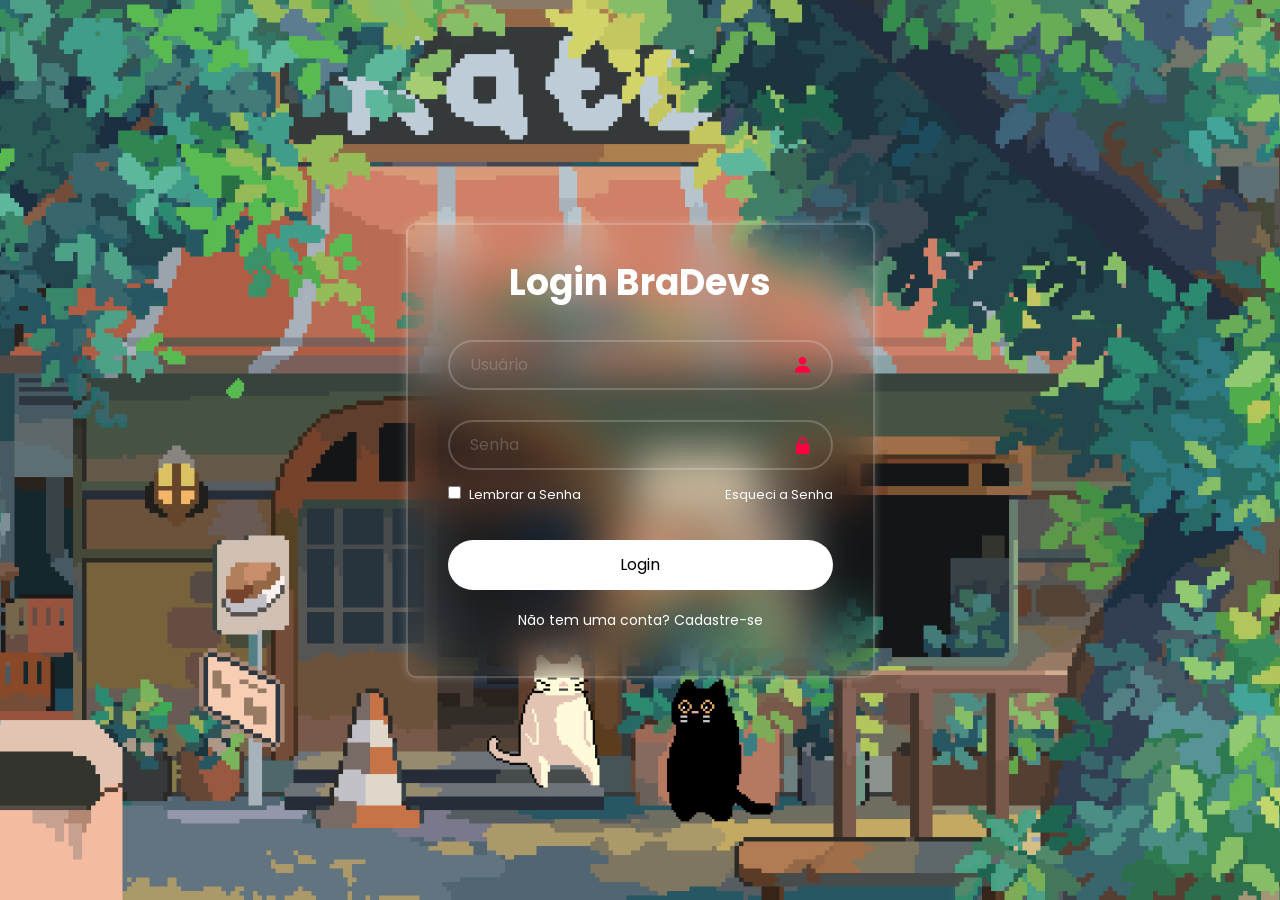
==== Login/index.html @ 5a63fc71 "O inicio da minha primeira página de Login - BRADEVS" ====
<!DOCTYPE html>
<html lang="pt-BR">

    <head>
        <meta charset="UTF-8">
        <meta name="viewport" content="width=device-width, initial-scale=1.0">
        <title>BraDevs Login</title>

        <link rel="stylesheet" href="/CSS/style.css">
        <link href='https://unpkg.com/boxicons@2.1.4/css/boxicons.min.css' rel='stylesheet'>
    </head>

    <body>
        <main class="container">

           <form>
                <h1>Login BraDevs</h1>

                <div class="input-box">
                    <input placeholder="Usuário" type="email">
                    <i class="bx bxs-user"></i>
                </div>

                <div class="input-box">
                    <input placeholder="Senha" type="password">
                    <i class="bx bxs-lock-alt"></i>
                </div>

                <div class="remember-forgot">
                    <label>
                        <input type="checkbox">
                        Lembrar a Senha
                    </label>

                    <a href="#">Esqueci a Senha</a>
                </div>

                <button class="login" type="submit">Login</button>

                <div class="register-link">
                    <p>Não tem uma conta? <a href="#">Cadastre-se</a></p>
                </div>

           </form>

        </main>

        <script src="/JS/script.js"></script>
    </body>
</html>
---- CSS/style.css ----
@import url('https://fonts.googleapis.com/css2?family=Poppins:ital,wght@0,100;0,200;0,300;0,400;0,500;0,600;0,700;0,800;0,900;1,100;1,200;1,300;1,400;1,500;1,600;1,700;1,800;1,900&display=swap');

* {
    margin: 0;
    padding: 0;
    box-sizing: border-box;
    font-family: "Poppins", sans-serif;
}

body {
    display: flex;
    justify-content: center;
    align-items: center;
    min-height: 100vh;
    background-image: url("../Assets/Img/pixel_bg.gif");
    background-size: cover;
    background-position: center;
}

.container {
    width: 420 px;
    background-color: transparent;
    border: 2px solid rgba(255, 255, 255, .2);
    border-radius: 10px;
    color: white;
    padding: 30px 40px;
    box-shadow: 0 0 10px rgba(255, 255, 255, .2);
    backdrop-filter: blur(22px);
}

.container h1 {
    font-size: 36px;
    text-align: center;
}

.input-box {
    position: relative;
    width: 100%;
    height: 50px;
    margin: 30px 0;
}

.input-box input {
    width: 100%;
    height: 100%;
    background-color: transparent;
    border: 2px solid rgba(255, 255, 255, .2);
    border-radius: 40px;
    outline: none;
    font-size: 16px;
    color: white;
    padding: 20px 45px 20px 20px;
}

.input-box input::placeholder {
    color: rgba(255, 255, 255, .2);
}

.input-box i {
    position: absolute;
    right: 20px;
    top: 50%;
    transform: translateY(-50%);
    font-size: 20px;
    color: #ff0040;
}

.remember-forgot {
    display: flex;
    justify-content: space-between;
    font-size: 13px;
    margin: -15px 0 15px;
}
.remember-forgot label input {
    accent-color: #ff0040;
    margin-right: 5px;
}

.remember-forgot a {
    text-decoration: none;
    color: white;

    transition: 0.5s ease;
}

.remember-forgot a:hover {
    text-decoration: none;
    color: #ff0040;

    text-shadow:

        0 0 5px rgba(255, 0, 64, 0.8),
        0 0 15px rgba(255, 0, 64,0.6),
        0 0 30px rgba(255, 0, 64, 0.4);
}

.login {
    width: 100%;
    height: 50px;
    margin-top: 20px;
    background-color: white;
    border: none;
    border-radius: 40px;
    cursor: pointer;
    font-size: 16px;
    box-shadow: 0 0 10x rgba(255, 255, 255, .2);

    transition: 0.5s ease;
}

.login:hover {
    background-color: #ff0040;
    transform: translateY(-3px) scale(1.02);
    box-shadow: 0 8px 25px rgba(255, 0, 64, 0.4);
}

.register-link {
    font-size: 14px;
    text-align: center;
    margin: 20px 0 15px;
}

.register-link a {
    text-decoration: none;
    color: white;
    font-weight: 600px;

    transition: 0.5s ease;
}

.register-link a:hover {
    text-decoration: none;
    color: #ff0040;

    text-shadow:

        0 0 5px rgba(255, 0, 64, 0.8),
        0 0 15px rgba(255,0,64,0.6),
        0 0 30px rgba(255, 0, 64, 0.4);
}
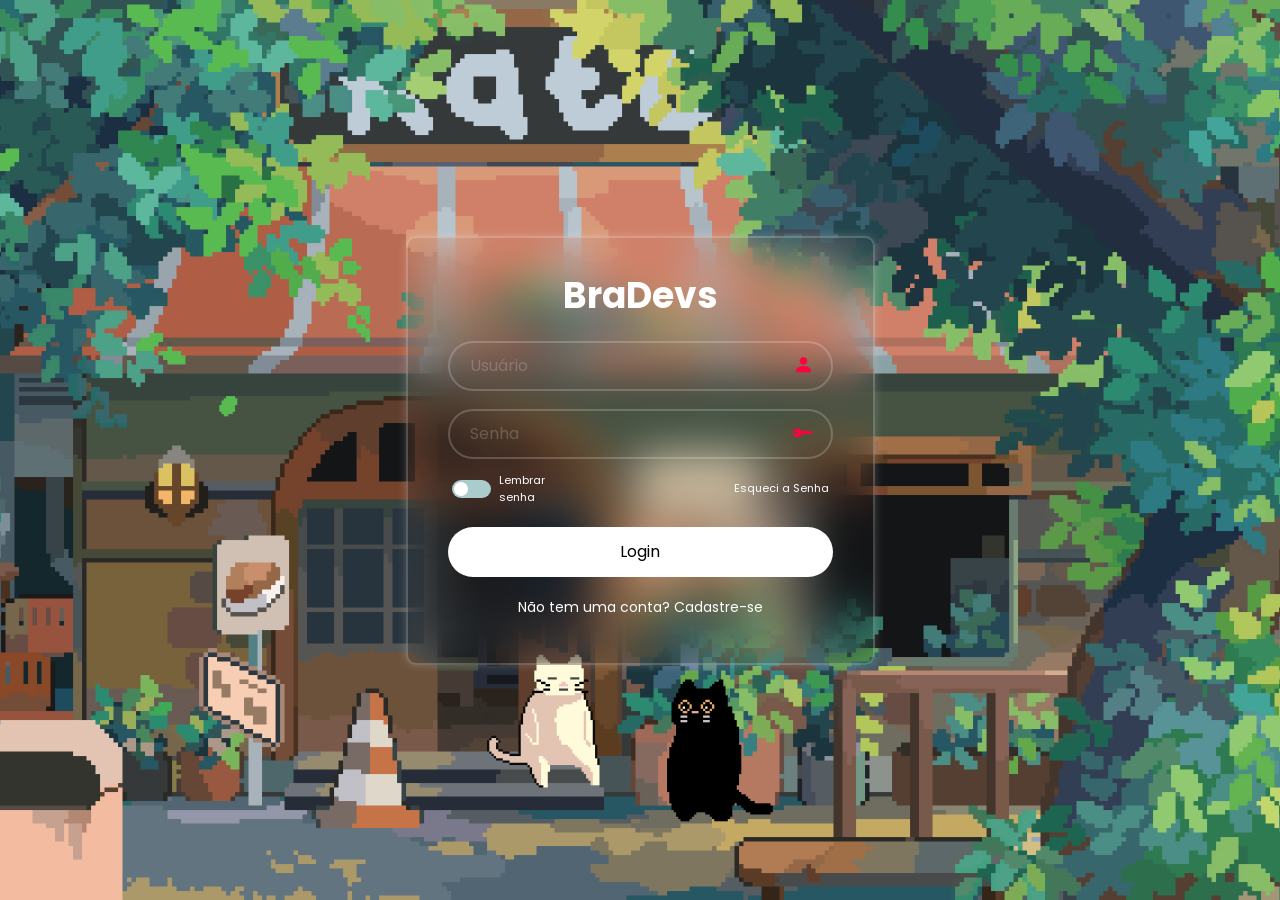
==== commit 745bc997: "Reformulando o código, novo CHECKBOX em SLIDER" ====
--- a/Login/index.html
+++ b/Login/index.html
@@ -4,41 +4,44 @@
     <head>
         <meta charset="UTF-8">
         <meta name="viewport" content="width=device-width, initial-scale=1.0">
-        <title>BraDevs Login</title>
+        <title>BraDevs | Login</title>
 
-        <link rel="stylesheet" href="/CSS/style.css">
-        <link href='https://unpkg.com/boxicons@2.1.4/css/boxicons.min.css' rel='stylesheet'>
+        <link rel="stylesheet" href="../CSS/style.css">
+        <link rel="stylesheet" href="https://cdn.jsdelivr.net/npm/bootstrap-icons@1.13.1/font/bootstrap-icons.min.css">
     </head>
 
     <body>
         <main class="container">
 
            <form>
-                <h1>Login BraDevs</h1>
+                <h1>BraDevs</h1>
 
                 <div class="input-box">
                     <input placeholder="Usuário" type="email">
-                    <i class="bx bxs-user"></i>
+                    <i class="bi bi-person-fill"></i>
                 </div>
 
                 <div class="input-box">
                     <input placeholder="Senha" type="password">
-                    <i class="bx bxs-lock-alt"></i>
+                    <i class="bi bi-key-fill"></i>
                 </div>
 
                 <div class="remember-forgot">
-                    <label>
-                        <input type="checkbox">
-                        Lembrar a Senha
+                    <label class="switch">
+                        <input type="checkbox"><span class="slider"></span>
+                        Lembrar senha
                     </label>
 
-                    <a href="#">Esqueci a Senha</a>
+                    <a class="forgot-text" href="#">Esqueci a Senha</a>
                 </div>
 
                 <button class="login" type="submit">Login</button>
 
                 <div class="register-link">
-                    <p>Não tem uma conta? <a href="#">Cadastre-se</a></p>
+                    <p>
+                        Não tem uma conta? 
+                        <a class="register-text" href="signup.html">Cadastre-se</a>
+                    </p>
                 </div>
 
            </form>
--- a/CSS/style.css
+++ b/CSS/style.css
@@ -17,6 +17,8 @@
     background-position: center;
 }
 
+/* Box Principal */
+
 .container {
     width: 420 px;
     background-color: transparent;
@@ -28,16 +30,20 @@
     backdrop-filter: blur(22px);
 }
 
+/* Título Principal */
+
 .container h1 {
     font-size: 36px;
     text-align: center;
 }
 
+/* Inputs de Usuário e Senha */
+
 .input-box {
     position: relative;
     width: 100%;
     height: 50px;
-    margin: 30px 0;
+    margin: 18px 0;
 }
 
 .input-box input {
@@ -56,6 +62,8 @@
     color: rgba(255, 255, 255, .2);
 }
 
+/* Icones PERSONALIZADOS dos Inputs */
+
 .input-box i {
     position: absolute;
     right: 20px;
@@ -65,39 +73,98 @@
     color: #ff0040;
 }
 
+/* Lembrar minha SENHA (SWITCH) */
+
 .remember-forgot {
     display: flex;
     justify-content: space-between;
-    font-size: 13px;
-    margin: -15px 0 15px;
-}
-.remember-forgot label input {
-    accent-color: #ff0040;
-    margin-right: 5px;
-}
+    align-items: center;
+    font-size: 11px;
+    margin: -5px 0 5px;
+    margin-left: 4px;
+    margin-right: 4px;
+}
+
+.switch {
+    display: flex;
+    align-items: center;
+    gap: 8px;
+    cursor: pointer;
+}
+
+.switch input {
+    display: none;
+}
+
+.slider {
+    width: 100%;
+    height: 18px;
+    background: #acc;
+    border-radius: 20px;
+    position: relative;
+    transition: 0.3s;
+}
+
+.slider::before {
+    content: "";
+    position: absolute;
+
+    width: 14px;
+    height: 14px;
+
+    left: 2px;
+    top: 2px;
+
+    background: white;
+    border-radius: 50%;
+
+    transition: 0.3s;
+}
+
+.switch input:checked + .slider {
+    background: #ff0055;
+}
+
+.switch input:checked + .slider::before {
+    transform: translateX(18px);
+}
+
+/* Esqueci minha SENHA */
 
 .remember-forgot a {
+    color: white;
+}
+
+.forgot-text {
     text-decoration: none;
-    color: white;
-
-    transition: 0.5s ease;
-}
-
-.remember-forgot a:hover {
-    text-decoration: none;
-    color: #ff0040;
-
-    text-shadow:
-
-        0 0 5px rgba(255, 0, 64, 0.8),
-        0 0 15px rgba(255, 0, 64,0.6),
-        0 0 30px rgba(255, 0, 64, 0.4);
-}
+    position: relative;
+}
+
+.forgot-text::after {
+    content: "";
+    position: absolute;
+    left: 0;
+    bottom: -2px;
+
+    width: 0;
+    height: 2px;
+    color: #ff0040;
+
+    background: currentColor;
+
+    transition: width 0.3s ease;
+}
+
+.forgot-text:hover:after {
+    width: 100%;
+}
+
+/* Botão Principal de Login */
 
 .login {
     width: 100%;
     height: 50px;
-    margin-top: 20px;
+    margin-top: 16px;
     background-color: white;
     border: none;
     border-radius: 40px;
@@ -109,10 +176,13 @@
 }
 
 .login:hover {
+    font-size: 17px;
     background-color: #ff0040;
     transform: translateY(-3px) scale(1.02);
     box-shadow: 0 8px 25px rgba(255, 0, 64, 0.4);
 }
+
+/* CADASTRE-SE */
 
 .register-link {
     font-size: 14px;
@@ -121,21 +191,67 @@
 }
 
 .register-link a {
+    color: white;
+    font-weight: 600px;
+}
+
+.register-text {
     text-decoration: none;
+    position: relative;
+}
+
+.register-text::after {
+    content: "";
+    position: absolute;
+    left: 0;
+    bottom: -2px;
+
+    width: 0;
+    height: 2px;
+    color: #ff0040;
+
+    background: currentColor;
+
+    transition: width 0.3s ease;
+}
+
+.register-text:hover::after {
+    width: 100%;
+}
+
+/* ENTRAR */
+
+.signin-link {
+    font-size: 14px;
+    text-align: center;
+    margin: 20px 0 15px;
+}
+
+.signin-link a {
     color: white;
     font-weight: 600px;
-
-    transition: 0.5s ease;
-}
-
-.register-link a:hover {
+}
+
+.signin-text {
     text-decoration: none;
-    color: #ff0040;
-
-    text-shadow:
-
-        0 0 5px rgba(255, 0, 64, 0.8),
-        0 0 15px rgba(255,0,64,0.6),
-        0 0 30px rgba(255, 0, 64, 0.4);
-}
-
+    position: relative;
+}
+
+.signin-text::after {
+    content: "";
+    position: absolute;
+    left: 0;
+    bottom: -2px;
+
+    width: 0;
+    height: 2px;
+    color: #ff0040;
+
+    background: currentColor;
+
+    transition: width 0.3s ease;
+}
+
+.signin-text:hover::after {
+    width: 100%;
+}
